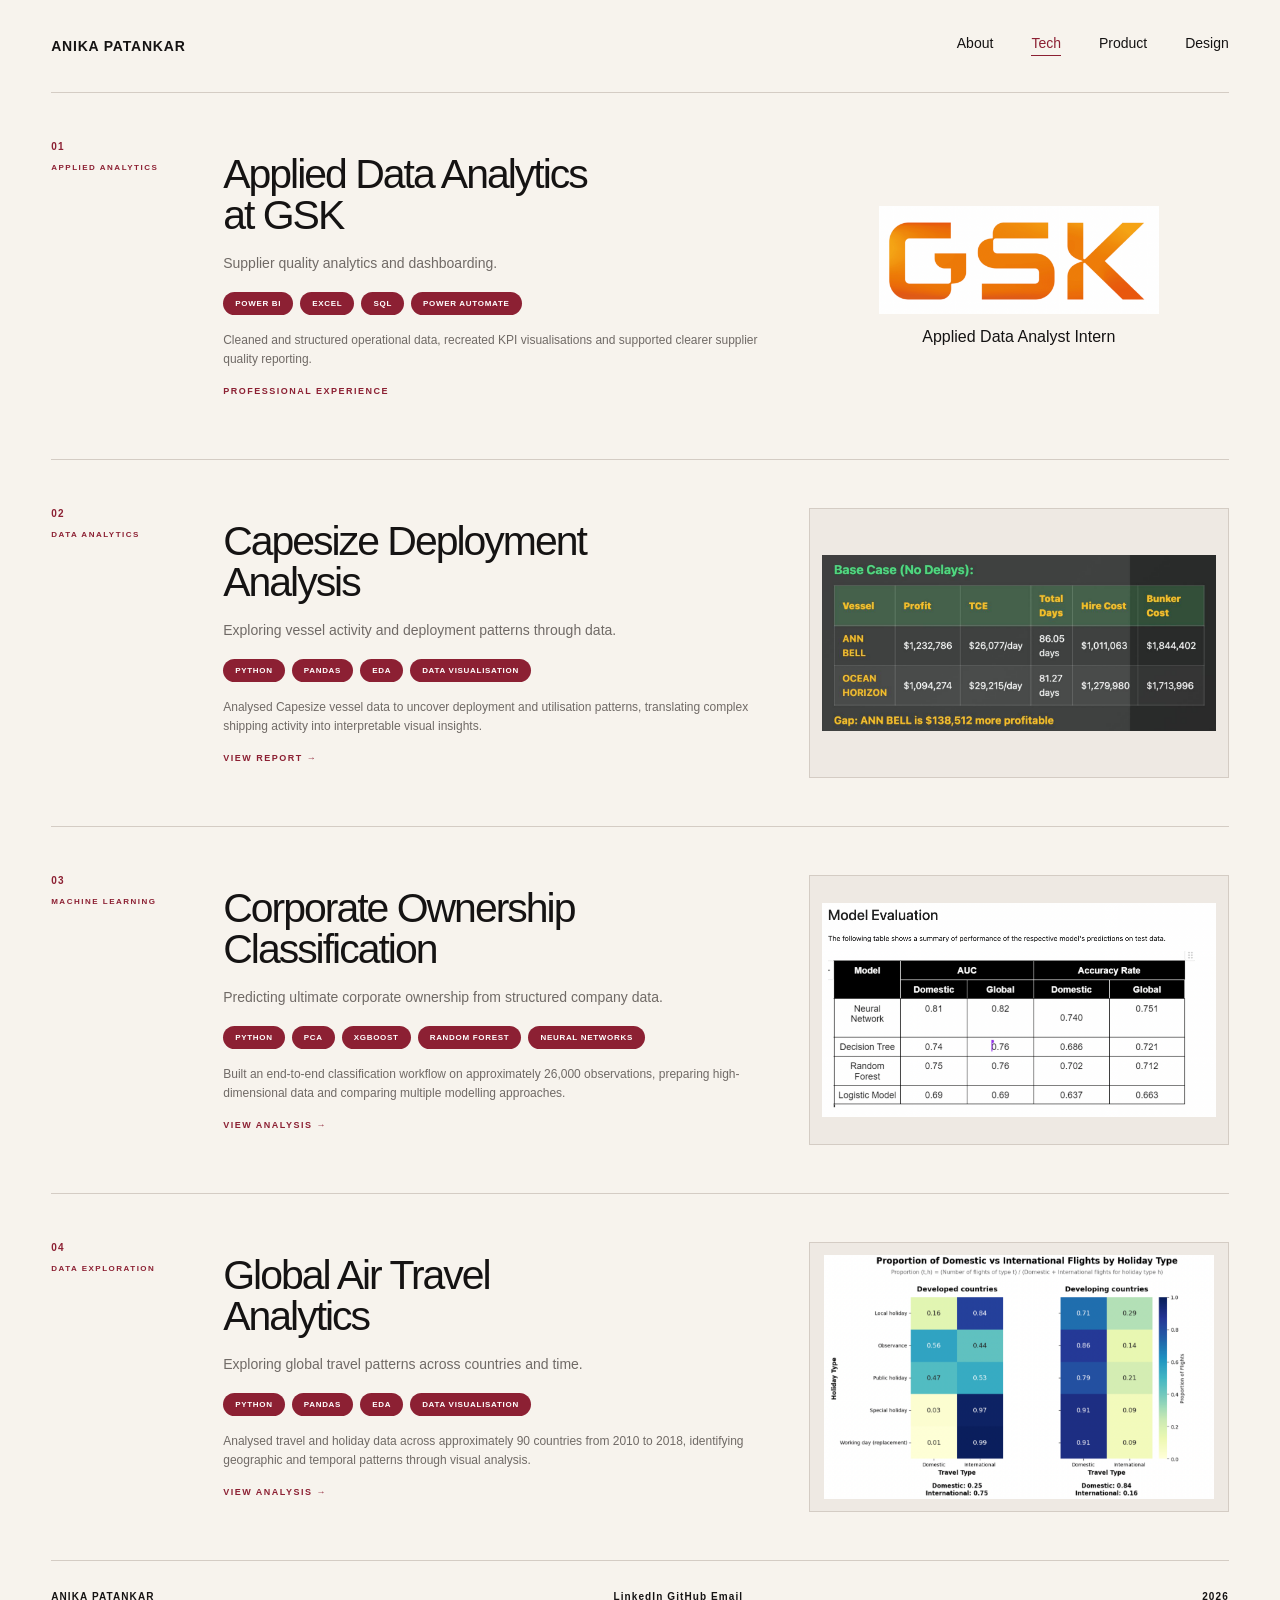
==== tech.html @ fd537422 "Initial portfolio website" ====
<!DOCTYPE html>
<html lang="en">

<head>
    <meta charset="UTF-8">
    <meta name="viewport" content="width=device-width, initial-scale=1.0">

    <title>Tech | Anika Patankar</title>

    <link rel="stylesheet" href="style.css">
</head>


<body>

    <!-- =========================================
         NAVIGATION
    ========================================== -->

    <nav class="navbar">

        <a href="index.html" class="logo">
            ANIKA PATANKAR
        </a>

        <div class="nav-links">

            <a href="index.html">
                About
            </a>

            <a href="tech.html" class="active">
                Tech
            </a>

            <a href="product.html">
                Product
            </a>

            <a href="design.html">
                Design
            </a>

        </div>

    </nav>



    <main class="tech-page">


        <!-- =========================================
             01 / GSK
        ========================================== -->

        <section class="tech-project">

            <div class="project-number">

                <span>01</span>

                <p>
                    APPLIED ANALYTICS
                </p>

            </div>


            <div class="project-content">

                <h2>
                    Applied Data Analytics
                    <br>
                    at GSK
                </h2>

                <p class="project-subtitle">
                    Supplier quality analytics and dashboarding.
                </p>

                <div class="project-tags">

                    <span>POWER BI</span>
                    <span>EXCEL</span>
                    <span>SQL</span>
                    <span>POWER AUTOMATE</span>

                </div>

                <p class="project-description">
                    Cleaned and structured operational data, recreated KPI
                    visualisations and supported clearer supplier quality reporting.
                </p>

                <span class="view-project muted-project-link">
                    PROFESSIONAL EXPERIENCE
                </span>

            </div>


            <!-- GSK LOGO -->

            <div class="project-preview gsk-preview">

                <img
                    src="images/gsk_logo.png"
                    alt="GSK logo"
                    class="gsk-logo"
                >

                <p class="preview-description">
                    Applied Data Analyst Intern
                </p>

            </div>

        </section>




        <!-- =========================================
             02 / CAPESIZE DEPLOYMENT
        ========================================== -->

        <section class="tech-project">

            <div class="project-number">

                <span>02</span>

                <p>
                    DATA ANALYTICS
                </p>

            </div>


            <div class="project-content">

                <h2>
                    Capesize Deployment
                    <br>
                    Analysis
                </h2>

                <p class="project-subtitle">
                    Exploring vessel activity and deployment patterns through data.
                </p>

                <div class="project-tags">

                    <span>PYTHON</span>
                    <span>PANDAS</span>
                    <span>EDA</span>
                    <span>DATA VISUALISATION</span>

                </div>

                <p class="project-description">
                    Analysed Capesize vessel data to uncover deployment and utilisation
                    patterns, translating complex shipping activity into interpretable
                    visual insights.
                </p>


                <div class="project-links">

                    <a
                        href="project/capesize.pdf"
                        class="view-project"
                        target="_blank"
                    >
                        VIEW REPORT →
                    </a>

                </div>

            </div>


            <!-- CAPESIZE IMAGE -->

            <a
                href="project/capesize.pdf"
                class="project-preview project-image"
                target="_blank"
            >

                <img
                    src="images/capesize_preview.png"
                    alt="Capesize deployment analysis preview"
                >

                <div class="image-overlay">

                    <div class="overlay-content">

                        <span>
                            CAPESIZE DEPLOYMENT
                        </span>

                        <strong>
                            VIEW REPORT ↗
                        </strong>

                    </div>

                </div>

            </a>

        </section>




        <!-- =========================================
             03 / CORPORATE OWNERSHIP
        ========================================== -->

        <section class="tech-project">

            <div class="project-number">

                <span>03</span>

                <p>
                    MACHINE LEARNING
                </p>

            </div>


            <div class="project-content">

                <h2>
                    Corporate Ownership
                    <br>
                    Classification
                </h2>

                <p class="project-subtitle">
                    Predicting ultimate corporate ownership from structured company data.
                </p>

                <div class="project-tags">

                    <span>PYTHON</span>
                    <span>PCA</span>
                    <span>XGBOOST</span>
                    <span>RANDOM FOREST</span>
                    <span>NEURAL NETWORKS</span>

                </div>

                <p class="project-description">
                    Built an end-to-end classification workflow on approximately
                    26,000 observations, preparing high-dimensional data and comparing
                    multiple modelling approaches.
                </p>


                <div class="project-links">

                    <a
                        href="project/CAT_B_083.html"
                        class="view-project"
                        target="_blank"
                    >
                        VIEW ANALYSIS →
                    </a>

                </div>

            </div>


            <!-- OWNERSHIP IMAGE -->

            <a
                href="project/CAT_B_083.html"
                class="project-preview project-image"
                target="_blank"
            >

                <img
                    src="images/ownership_preview.png"
                    alt="Corporate ownership classification results"
                >

                <div class="image-overlay">

                    <div class="overlay-content">

                        <span>
                            MACHINE LEARNING
                        </span>

                        <strong>
                            VIEW ANALYSIS ↗
                        </strong>

                    </div>

                </div>

            </a>

        </section>




        <!-- =========================================
             04 / GLOBAL TRAVEL
        ========================================== -->

        <section class="tech-project">

            <div class="project-number">

                <span>04</span>

                <p>
                    DATA EXPLORATION
                </p>

            </div>


            <div class="project-content">

                <h2>
                    Global Air Travel
                    <br>
                    Analytics
                </h2>

                <p class="project-subtitle">
                    Exploring global travel patterns across countries and time.
                </p>

                <div class="project-tags">

                    <span>PYTHON</span>
                    <span>PANDAS</span>
                    <span>EDA</span>
                    <span>DATA VISUALISATION</span>

                </div>

                <p class="project-description">
                    Analysed travel and holiday data across approximately 90 countries
                    from 2010 to 2018, identifying geographic and temporal patterns
                    through visual analysis.
                </p>


                <div class="project-links">

                    <a
                        href="project/DSA2101_project.html"
                        class="view-project"
                        target="_blank"
                    >
                        VIEW ANALYSIS →
                    </a>

                </div>

            </div>


            <!-- GLOBAL TRAVEL IMAGE -->

            <a
                href="project/DSA2101_project.html"
                class="project-preview project-image"
                target="_blank"
            >

                <img
                    src="images/travel_review.png"
                    alt="Global Air Travel Analytics visualisation"
                >

                <div class="image-overlay">

                    <div class="overlay-content">

                        <span>
                            GLOBAL TRAVEL
                        </span>

                        <strong>
                            VIEW ANALYSIS ↗
                        </strong>

                    </div>

                </div>

            </a>

        </section>


    </main>



    <!-- =========================================
         FOOTER
    ========================================== -->

    <footer class="footer">

        <p>
            ANIKA PATANKAR
        </p>


        <div>

            <!-- REPLACE # WITH YOUR REAL LINKS -->

            <a
                href="www.linkedin.com/in/anika-patankar"
                target="_blank"
            >
                LinkedIn
            </a>

            <a
                href="https://github.com/anika1010/anika1010.github.io"
                target="_blank"
            >
                GitHub
            </a>

            <a href="anika1553@gmail.com">
                Email
            </a>

        </div>


        <p>
            2026
        </p>

    </footer>


</body>

</html>
---- style.css ----
/* =========================================================
   GLOBAL
========================================================= */

:root {
    --cream: #f7f3ed;
    --black: #151313;
    --maroon: #8c2033;
    --maroon-dark: #721827;

    --grey: #706a66;
    --light-grey: #eee9e3;
    --line: #d4ccc4;
    --white: #ffffff;

    --page-width: 92%;
    --content-max: 1500px;
}

* {
    margin: 0;
    padding: 0;
    box-sizing: border-box;
}

html {
    scroll-behavior: smooth;
}

body {
    background: var(--cream);
    color: var(--black);

    font-family: Arial, Helvetica, sans-serif;
    -webkit-font-smoothing: antialiased;
}

body.modal-open {
    overflow: hidden;
}

img {
    display: block;
    max-width: 100%;
}

a {
    color: inherit;
    text-decoration: none;
}


/* =========================================================
   NAVIGATION
========================================================= */

.site-header,
.navbar {
    width: var(--page-width);
    max-width: var(--content-max);

    height: 92px;

    margin: 0 auto;

    display: flex;
    align-items: center;
    justify-content: space-between;

    border-bottom: 1px solid transparent;
}

.logo {
    color: var(--black);

    font-size: 14px;
    font-weight: 700;
    letter-spacing: 0.8px;
}

.site-header nav,
.nav-links {
    display: flex;
    align-items: center;

    gap: 38px;
}

.site-header nav a,
.nav-links a {
    position: relative;

    padding-bottom: 5px;

    color: var(--black);

    font-size: 14px;
}

.site-header nav a::after,
.nav-links a::after {
    content: "";

    position: absolute;

    left: 0;
    bottom: 0;

    width: 0;
    height: 1px;

    background: var(--maroon);

    transition: width 0.2s ease;
}

.site-header nav a:hover::after,
.site-header nav a.active::after,
.nav-links a:hover::after,
.nav-links a.active::after {
    width: 100%;
}

.site-header nav a.active,
.nav-links a.active {
    color: var(--maroon);
}


/* =========================================================
   SHARED PAGE WIDTH
========================================================= */

.hero,
.work-section,
.tech-page,
.product-page {
    width: var(--page-width);
    max-width: var(--content-max);

    margin: 0 auto;
}


/* =========================================================
   HOME HERO
========================================================= */

.hero {
    min-height: 78vh;

    padding: 80px 0 65px;

    display: flex;
    align-items: center;
}

.hero-content {
    width: 100%;
}

.eyebrow {
    margin-bottom: 24px;

    color: var(--maroon);

    font-size: 10px;
    font-weight: 700;
    letter-spacing: 2px;
}

.hero h1 {
    max-width: 1200px;

    font-size: clamp(60px, 7vw, 108px);
    line-height: 0.93;

    font-weight: 500;
    letter-spacing: -5px;
}

.hero h1 span,
.hero h1 em {
    color: var(--maroon);

    font-style: italic;
    font-weight: 500;
}

.description {
    max-width: 680px;

    margin-top: 34px;

    color: var(--grey);

    font-size: 16px;
    line-height: 1.7;
}

.scroll-note {
    margin-top: 40px;

    display: flex;
    align-items: center;

    gap: 12px;

    color: var(--maroon);

    font-size: 9px;
    font-weight: 700;
    letter-spacing: 1.8px;
}


/* =========================================================
   HOME WORK SECTIONS
========================================================= */

.work-section {
    padding: 85px 0;
}

.section-heading {
    display: flex;
    justify-content: space-between;

    padding-bottom: 14px;

    border-bottom: 1px solid var(--line);

    color: var(--maroon);

    font-size: 9px;
    font-weight: 700;
    letter-spacing: 1.8px;
}

.work-card {
    display: grid;

    grid-template-columns: 70px 1fr 40px;

    gap: 25px;

    align-items: center;

    padding: 36px 0;

    border-bottom: 1px solid var(--line);

    transition:
        padding 0.2s ease,
        background 0.2s ease;
}

.work-card:hover {
    padding-left: 12px;
    padding-right: 12px;

    background: rgba(140, 32, 51, 0.025);
}

.work-number,
.work-label {
    color: var(--maroon);

    font-size: 9px;
    font-weight: 700;
    letter-spacing: 1.5px;
}

.work-main h2 {
    margin-top: 10px;

    font-size: clamp(32px, 4vw, 56px);
    line-height: 1;

    font-weight: 500;
    letter-spacing: -2px;
}

.work-description {
    max-width: 620px;

    margin-top: 10px;

    color: var(--grey);

    font-size: 13px;
    line-height: 1.6;
}

.work-arrow {
    justify-self: end;

    color: var(--maroon);

    font-size: 22px;
}


/* =========================================================
   ABOUT STRIP
========================================================= */

.about-strip {
    padding: 75px 4%;

    display: grid;

    grid-template-columns: 220px 1fr;

    gap: 60px;

    background: var(--maroon);
    color: var(--cream);
}

.about-label {
    font-size: 9px;
    font-weight: 700;
    letter-spacing: 1.8px;
}

.about-content h2 {
    max-width: 850px;

    font-size: clamp(40px, 5vw, 68px);
    line-height: 0.98;

    font-weight: 500;
    letter-spacing: -3px;
}

.about-content p {
    max-width: 650px;

    margin-top: 25px;

    color: rgba(255, 255, 255, 0.78);

    font-size: 15px;
    line-height: 1.7;
}


/* =========================================================
   TECH PAGE
========================================================= */

.tech-project {
    display: grid;

    grid-template-columns:
        130px
        minmax(350px, 1fr)
        minmax(300px, 420px);

    gap: 42px;

    align-items: center;

    padding: 48px 0;

    border-top: 1px solid var(--line);
}

.tech-project:last-child {
    border-bottom: 1px solid var(--line);
}

.project-number {
    align-self: start;

    color: var(--maroon);
}

.project-number span {
    display: block;

    margin-bottom: 10px;

    font-size: 10px;
    font-weight: 700;
    letter-spacing: 1.3px;
}

.project-number p {
    font-size: 8px;
    font-weight: 700;

    letter-spacing: 1.5px;
    line-height: 1.4;
}

.project-content h2 {
    margin: 0;

    font-size: clamp(34px, 3.2vw, 50px);
    line-height: 1;

    font-weight: 500;
    letter-spacing: -2px;
}

.project-subtitle {
    margin-top: 17px;

    color: var(--grey);

    font-size: 14px;
    line-height: 1.5;
}

.project-tags {
    display: flex;
    flex-wrap: wrap;

    gap: 7px;

    margin-top: 18px;
}

.project-tags span {
    padding: 7px 12px;

    background: var(--maroon);
    color: var(--white);

    border-radius: 999px;

    font-size: 8px;
    font-weight: 700;
    letter-spacing: 0.7px;
}

.project-description {
    max-width: 600px;

    margin-top: 16px;

    color: var(--grey);

    font-size: 12px;
    line-height: 1.6;
}

.view-project {
    display: inline-block;

    margin-top: 16px;

    color: var(--maroon);

    font-size: 9px;
    font-weight: 700;
    letter-spacing: 1.5px;
}


/* =========================================================
   TECH PREVIEW
========================================================= */

.tech-project .project-preview {
    width: 100%;
    max-width: 420px;

    min-height: 0;

    justify-self: end;
}

.tech-project .project-preview.project-image {
    position: relative;

    width: 100%;
    height: 270px;

    padding: 12px;

    display: flex;
    align-items: center;
    justify-content: center;

    overflow: hidden;

    background: var(--light-grey);

    border: 1px solid var(--line);
}

.tech-project .project-image img {
    width: 100%;
    height: 100%;

    object-fit: contain;
    object-position: center;

    transition: transform 0.25s ease;
}

.tech-project .project-image:hover img {
    transform: scale(1.02);
}

.tech-project .image-overlay {
    position: absolute;

    inset: 0;

    display: flex;
    align-items: center;
    justify-content: center;

    background: rgba(140, 32, 51, 0);

    opacity: 0;

    transition:
        background 0.25s ease,
        opacity 0.25s ease;
}

.tech-project .project-image:hover .image-overlay {
    background: rgba(140, 32, 51, 0.9);

    opacity: 1;
}

.tech-project .overlay-content {
    max-width: 220px;

    padding: 20px;

    color: white;

    text-align: center;
}

.tech-project .overlay-content p {
    margin-bottom: 10px;

    font-size: 9px;
    font-weight: 700;
    letter-spacing: 1.3px;
}

.tech-project .overlay-content h3 {
    font-size: 18px;
    font-weight: 500;
    line-height: 1.15;
}

.tech-project .overlay-content span {
    display: block;

    margin-top: 12px;

    font-size: 18px;
}


/* =========================================================
   GSK PREVIEW
========================================================= */

.gsk-preview {
    height: 270px;

    display: flex;
    flex-direction: column;

    align-items: center;
    justify-content: center;

    gap: 14px;
}

.gsk-logo {
    width: 280px;
    max-width: 85%;

    height: auto;

    object-fit: contain;
}


/* =========================================================
   PRODUCT HERO
========================================================= */

.product-hero {
    padding: 58px 0 52px;

    border-bottom: 1px solid var(--line);
}

.product-hero h1 {
    max-width: 1200px;

    font-size: clamp(58px, 6.3vw, 94px);
    line-height: 0.93;

    font-weight: 500;
    letter-spacing: -4.5px;
}

.product-hero h1 em {
    display: block;

    color: var(--maroon);

    font-style: italic;
    font-weight: 500;
}

.product-hero-description {
    max-width: 720px;

    margin-top: 27px;

    color: var(--grey);

    font-size: 15px;
    line-height: 1.65;
}


/* =========================================================
   PRODUCT META
========================================================= */

.product-meta {
    display: grid;

    grid-template-columns: 0.75fr 1.25fr 1.1fr;

    gap: 38px;

    max-width: 1200px;

    margin-top: 38px;
    padding: 22px 0 6px;

    border-top: 1px solid var(--line);
}

.meta-heading {
    margin-bottom: 12px;

    color: var(--maroon);

    font-size: 9px;
    font-weight: 700;
    letter-spacing: 1.8px;

    text-transform: uppercase;
}

.meta-value {
    color: var(--grey);

    font-size: 13px;
    line-height: 1.45;
}


/* =========================================================
   PROCESS / TOOLS PILLS — MAROON ONLY
========================================================= */

.meta-pills,
.process-pills,
.tool-pills {
    display: flex;
    flex-wrap: wrap;

    gap: 9px;
}

.meta-pills span,
.process-pills span,
.tool-pills span {
    display: inline-flex;
    align-items: center;
    justify-content: center;

    min-height: 34px;

    padding: 0 17px;

    border: 1px solid var(--maroon);
    border-radius: 999px;

    background: transparent;
    color: var(--maroon);

    font-size: 9px;
    font-weight: 700;

    letter-spacing: 1.1px;
    text-transform: uppercase;

    transition:
        background 0.2s ease,
        color 0.2s ease,
        transform 0.2s ease;
}


/* if using class="active" */

.meta-pills span.active,
.process-pills span.active,
.tool-pills span.active {
    background: var(--maroon);
    color: var(--cream);
}

.meta-pills span:hover,
.process-pills span:hover,
.tool-pills span:hover {
    transform: translateY(-2px);

    background: var(--maroon);
    color: var(--cream);
}


/* If your current HTML does NOT have active classes,
   this gives alternating filled/outline pills */

.meta-pills span:nth-child(odd),
.process-pills span:nth-child(odd),
.tool-pills span:nth-child(odd) {
    background: var(--maroon);
    color: var(--cream);
}


/* =========================================================
   PRODUCT SECTIONS
========================================================= */

.product-section {
    display: grid;

    grid-template-columns: 135px minmax(0, 1fr);

    gap: 45px;

    padding: 46px 0;

    border-bottom: 1px solid var(--line);
}

.section-label {
    align-self: start;

    padding-top: 4px;
}

.section-label span {
    display: block;

    margin-bottom: 8px;

    color: var(--maroon);

    font-size: 9px;
    font-weight: 700;
    letter-spacing: 1.4px;
}

.section-label p {
    color: var(--maroon);

    font-size: 7px;
    font-weight: 700;

    letter-spacing: 1.8px;
    line-height: 1.4;

    text-transform: uppercase;
}

.section-content {
    min-width: 0;

    max-width: 1120px;
}


/* =========================================================
   PRODUCT 01–08 TITLES
   SAME SCALE AS TECH TITLES
========================================================= */

.product-section-title,
.findings-title,
.prototype-title,
.section-content > h2 {
    max-width: 1000px;

    margin: 0;

    font-size: clamp(34px, 3.2vw, 50px);
    line-height: 1.03;

    font-weight: 400;
    letter-spacing: -2px;
}

.product-section-title em,
.findings-title em,
.prototype-title em,
.section-content > h2 em {
    color: var(--maroon);

    font-style: italic;
    font-weight: 400;
}

.section-lead,
.prototype-intro {
    max-width: 760px;

    margin-top: 18px;

    color: var(--grey);

    font-size: 13px;
    line-height: 1.65;
}


/* =========================================================
   PRODUCT — PROBLEM
========================================================= */

.problem-grid {
    display: grid;

    grid-template-columns: repeat(2, minmax(0, 1fr));

    gap: 40px;

    max-width: 980px;

    margin-top: 26px;
}

.problem-grid p {
    padding-top: 13px;

    border-top: 1px solid var(--line);

    color: var(--grey);

    font-size: 13px;
    line-height: 1.65;
}


/* =========================================================
   PRODUCT — HYPOTHESES
========================================================= */

.hypothesis-grid {
    display: grid;

    grid-template-columns: repeat(2, minmax(0, 1fr));

    gap: 16px;

    margin-top: 26px;
}

.hypothesis-card {
    display: block;

    min-height: 175px;

    padding: 22px 24px;

    border: 1px solid var(--line);

    background: rgba(140, 32, 51, 0.018);

    transition:
        transform 0.25s ease,
        border-color 0.25s ease,
        background 0.25s ease;
}

.hypothesis-card > span {
    display: block;

    margin-bottom: 30px;

    color: var(--maroon);

    font-size: 9px;
    font-weight: 700;
}

.hypothesis-card h3 {
    margin: 0 0 8px;

    font-size: 19px;
    font-weight: 500;

    line-height: 1.15;
}

.hypothesis-card p {
    max-width: 470px;

    margin: 0;

    color: var(--grey);

    font-size: 12px;
    line-height: 1.55;
}

@media (hover: hover) {

    .hypothesis-card:hover {
        transform: translateY(-4px);

        border-color: var(--maroon);

        background: rgba(140, 32, 51, 0.035);
    }
}


/* =========================================================
   PRODUCT — RESEARCH / INTERVIEWS
========================================================= */

.research-grid {
    display: grid;

    grid-template-columns: repeat(2, minmax(0, 1fr));

    gap: 0 50px;

    margin-top: 30px;

    border-top: 1px solid var(--line);
}

.research-block {
    display: grid;

    grid-template-columns: 36px 1fr;

    column-gap: 16px;

    padding: 23px 0;

    border-bottom: 1px solid var(--line);
}

.research-number {
    grid-row: 1 / 5;

    color: var(--maroon);

    font-size: 9px;
    font-weight: 700;
}

.research-label {
    margin-bottom: 9px;

    color: var(--maroon);

    font-size: 8px;
    font-weight: 700;

    letter-spacing: 1.6px;
    text-transform: uppercase;
}

.research-block h3 {
    max-width: 460px;

    margin: 0 0 8px;

    font-size: 18px;
    font-weight: 500;

    line-height: 1.25;
}

.research-block > p:last-child {
    max-width: 500px;

    color: var(--grey);

    font-size: 12px;
    line-height: 1.6;
}


/* =========================================================
   PRODUCT — FINDINGS
========================================================= */

.finding-list {
    margin-top: 24px;

    border-top: 1px solid var(--line);
}

.finding-row {
    display: grid;

    grid-template-columns:
        34px
        minmax(0, 1.1fr)
        minmax(280px, 0.85fr);

    gap: 24px;

    padding: 20px 0;

    border-bottom: 1px solid var(--line);
}

.finding-number {
    color: var(--maroon);

    font-size: 9px;
    font-weight: 700;
}

.finding-row h3 {
    margin: 0 0 7px;

    font-size: 18px;
    font-weight: 500;

    line-height: 1.2;
}

.finding-row div p {
    color: var(--grey);

    font-size: 12px;
    line-height: 1.55;
}

.finding-insight {
    padding: 16px 18px;

    background: var(--maroon);
    color: var(--white) !important;

    font-size: 11px;
    line-height: 1.55;
}

.finding-row:nth-child(even) .finding-insight {
    background: transparent;

    border: 1px solid var(--maroon);

    color: var(--maroon) !important;
}


/* =========================================================
   PRODUCT — DIRECTION
========================================================= */

.direction-flow {
    display: grid;

    grid-template-columns:
        1fr
        32px
        1fr
        32px
        1fr;

    gap: 16px;

    align-items: end;

    max-width: 970px;

    margin-top: 32px;
    padding-top: 20px;

    border-top: 1px solid var(--line);
}

.direction-item > span {
    display: block;

    margin-bottom: 18px;

    color: var(--maroon);

    font-size: 8px;
    font-weight: 700;
}

.direction-item h3 {
    font-size: 22px;
    font-weight: 400;

    line-height: 1.08;
}

.direction-item p {
    max-width: 270px;

    margin-top: 8px;

    color: var(--grey);

    font-size: 11px;
    line-height: 1.55;
}

.direction-arrow {
    color: var(--maroon);

    font-size: 20px;
}


/* =========================================================
   PRODUCT — PROTOTYPE
   3 NARROWER / TALLER CARDS
========================================================= */

.prototype-section .section-content {
    max-width: none;
}

.prototype-gallery {
    display: grid;

    grid-template-columns: repeat(3, minmax(0, 1fr));

    gap: 28px;

    width: 100%;
    max-width: 1180px;

    margin-top: 32px;
}

.prototype-card {
    width: 100%;
    min-width: 0;

    margin: 0;
}

.prototype-image {
    position: relative;

    width: 100%;

    aspect-ratio: 4 / 5;

    overflow: hidden;

    background: var(--light-grey);

    border: 1px solid var(--line);

    cursor: zoom-in;

    transition: border-color 0.25s ease;
}

.prototype-image img {
    width: 100%;
    height: 100%;

    object-fit: contain;
    object-position: center;

    transition: transform 0.35s ease;
}

@media (hover: hover) {

    .prototype-image:hover {
        border-color: var(--maroon);
    }

    .prototype-image:hover img {
        transform: scale(1.04);
    }
}

.prototype-card figcaption {
    display: grid;

    grid-template-columns: 28px minmax(0, 1fr);

    gap: 10px;

    padding-top: 14px;
}

.prototype-card figcaption > span {
    padding-top: 2px;

    color: var(--maroon);

    font-size: 8px;
    font-weight: 700;
}

.prototype-card h3 {
    margin: 0 0 7px;

    font-size: 19px;
    font-weight: 500;

    line-height: 1.1;
}

.prototype-card p {
    max-width: 300px;

    margin: 0;

    color: var(--grey);

    font-size: 11px;
    line-height: 1.55;
}


/* =========================================================
   PROTOTYPE LIGHTBOX
========================================================= */

.prototype-lightbox {
    position: fixed;

    inset: 0;

    z-index: 9999;

    display: none;

    align-items: center;
    justify-content: center;

    padding: 30px;

    background: rgba(18, 15, 14, 0.92);
}

.prototype-lightbox.is-open {
    display: flex;
}

.prototype-lightbox-inner {
    position: relative;

    width: min(94vw, 1450px);
    max-height: 92vh;

    display: flex;
    align-items: center;
    justify-content: center;
}

.prototype-lightbox img {
    max-width: 100%;
    max-height: 88vh;

    width: auto;
    height: auto;

    object-fit: contain;

    background: var(--cream);
}

.prototype-lightbox-close {
    position: absolute;

    top: -18px;
    right: -18px;

    width: 42px;
    height: 42px;

    display: flex;
    align-items: center;
    justify-content: center;

    border: none;
    border-radius: 50%;

    background: var(--cream);
    color: var(--maroon);

    font-size: 24px;

    cursor: pointer;
}


/* =========================================================
   PRODUCT — VALIDATION
========================================================= */

.test-grid {
    display: grid;

    grid-template-columns: repeat(3, minmax(0, 1fr));

    gap: 28px;

    margin-top: 30px;
}

.test-grid article {
    padding-top: 15px;

    border-top: 1px solid var(--maroon);
}

.test-grid h3 {
    margin: 0 0 8px;

    font-size: 18px;
    font-weight: 500;

    line-height: 1.2;
}

.test-grid article > p:last-child {
    color: var(--grey);

    font-size: 11px;
    line-height: 1.55;
}


/* =========================================================
   PRODUCT — ITERATION
========================================================= */

.iteration-list {
    margin-top: 28px;

    border-top: 1px solid var(--line);
}

.iteration-row {
    display: grid;

    grid-template-columns: 40px 1fr;

    gap: 18px;

    padding: 16px 0;

    border-bottom: 1px solid var(--line);
}

.iteration-row > span {
    color: var(--maroon);

    font-size: 8px;
    font-weight: 700;
}

.iteration-row h3 {
    font-size: 17px;
    font-weight: 500;
}

.iteration-row p {
    max-width: 700px;

    margin-top: 5px;

    color: var(--grey);

    font-size: 11px;
    line-height: 1.55;
}


/* =========================================================
   DESIGN PAGE
========================================================= */

.design-page {
    width: 100%;
}


/* =========================================================
   DESIGN HERO
========================================================= */

.design-hero {
    width: var(--page-width);
    max-width: var(--content-max);

    margin: 0 auto;

    padding: 58px 0 48px;

    border-bottom: 1px solid var(--line);
}

.design-hero h1 {
    max-width: 1000px;

    font-size: clamp(46px, 5vw, 76px);
    line-height: 0.97;

    font-weight: 400;
    letter-spacing: -3.5px;
}

.design-hero h1 em {
    color: var(--maroon);

    font-style: italic;
    font-weight: 400;
}

.design-hero-copy {
    max-width: 650px;

    margin-top: 24px;

    color: var(--grey);

    font-size: 14px;
    line-height: 1.65;
}


/* =========================================================
   COFFEEHOUSE SECTION
========================================================= */

.coffeehouse-section {
    width: var(--page-width);
    max-width: var(--content-max);

    margin: 0 auto;

    padding: 45px 0 75px;
}

.coffeehouse-header {
    display: grid;

    grid-template-columns: 190px 1fr;

    gap: 40px;

    margin-bottom: 40px;
}

.coffeehouse-label {
    padding-top: 5px;

    color: var(--maroon);
}

.coffeehouse-label span {
    display: block;

    margin-bottom: 10px;

    font-size: 9px;
    font-weight: 700;
}

.coffeehouse-label p {
    color: var(--grey);

    font-size: 8px;
    font-weight: 700;

    letter-spacing: 1.8px;

    white-space: nowrap;
}

.coffeehouse-header h2 {
    max-width: 1000px;

    font-size: clamp(34px, 3.2vw, 50px);
    line-height: 1.02;

    font-weight: 400;
    letter-spacing: -2px;
}

.coffeehouse-header h2 em {
    color: var(--maroon);

    font-style: italic;
    font-weight: 400;
}

.coffeehouse-header > div:last-child > p {
    max-width: 680px;

    margin-top: 16px;

    color: var(--grey);

    font-size: 13px;
    line-height: 1.6;
}


/* =========================================================
   DESIGN GRID
========================================================= */

.design-grid {
    display: grid;

    grid-template-columns: repeat(2, minmax(0, 1fr));

    column-gap: 36px;
    row-gap: 48px;

    width: 100%;
}

.design-item,
.design-card {
    width: 100%;
    min-width: 0;

    margin: 0;
}


/* =========================================================
   DESIGN MEDIA
========================================================= */

.design-media {
    width: 100%;
    height: 340px;

    display: flex;
    align-items: center;
    justify-content: center;

    overflow: hidden;

    background: var(--light-grey);

    border: 1px solid var(--line);

    cursor: zoom-in;

    transition: border-color 0.2s ease;
}

.design-media img,
.design-media video {
    width: 100%;
    height: 100%;

    display: block;

    object-fit: contain;
    object-position: center;
}

.design-media img {
    transition: transform 0.3s ease;
}

@media (hover: hover) {

    .design-media:hover {
        border-color: var(--maroon);
    }

    .design-media:hover img {
        transform: scale(1.02);
    }
}

.design-media::after {
    display: none;
}


/* =========================================================
   DESIGN CAPTION
========================================================= */

.design-caption,
.design-card figcaption {
    display: grid;

    grid-template-columns: 32px minmax(0, 1fr);

    gap: 12px;

    margin-top: 14px;
    padding: 0;
}

.design-number,
.design-caption .design-number {
    padding-top: 2px;

    color: var(--maroon);

    font-size: 9px;
    line-height: 1;

    font-weight: 700;
    letter-spacing: 0.08em;
}

.design-type,
.design-category {
    display: block;

    margin: 0 0 6px;

    color: var(--grey);

    font-size: 9px;
    line-height: 1;

    font-weight: 700;
    letter-spacing: 0.17em;

    text-transform: uppercase;
}

.design-caption h2,
.design-card h3 {
    margin: 0 !important;
    padding: 0 !important;

    color: var(--black);

    font-size: 22px !important;
    line-height: 1.1 !important;

    font-weight: 500 !important;
    letter-spacing: -0.025em !important;
}

.design-caption > div,
.design-card figcaption > div {
    margin: 0;
    padding: 0;
}


/* =========================================================
   FOOTER
========================================================= */

footer,
.site-footer {
    width: var(--page-width);
    max-width: var(--content-max);

    margin: 0 auto;

    padding: 30px 0 36px;

    display: flex;
    align-items: center;
    justify-content: space-between;

    gap: 28px;

    font-size: 10px;
    font-weight: 600;
    letter-spacing: 1.1px;
}

.footer-links {
    display: flex;

    gap: 24px;
}

footer a:hover,
.site-footer a:hover {
    color: var(--maroon);
}


/* =========================================================
   TABLET
========================================================= */

@media (max-width: 1050px) {

    .tech-project {
        grid-template-columns: 100px 1fr;
    }

    .tech-project .project-preview {
        grid-column: 2;

        justify-self: start;

        max-width: 520px;
    }

    .product-section {
        grid-template-columns: 100px 1fr;

        gap: 32px;
    }

    .prototype-gallery {
        grid-template-columns: repeat(2, 1fr);
    }

    .coffeehouse-header {
        grid-template-columns: 150px 1fr;
    }

    .design-media {
        height: 320px;
    }
}


/* =========================================================
   MOBILE
========================================================= */

@media (max-width: 720px) {

    :root {
        --page-width: 88%;
    }

    .site-header,
    .navbar {
        height: 76px;
    }

    .logo {
        font-size: 11px;
    }

    .site-header nav,
    .nav-links {
        gap: 14px;
    }

    .site-header nav a,
    .nav-links a {
        font-size: 10px;
    }


    /* HOME */

    .hero {
        min-height: auto;

        padding: 55px 0;
    }

    .hero h1 {
        font-size: 52px;

        letter-spacing: -3px;
    }

    .work-card {
        grid-template-columns: 35px 1fr;
    }

    .work-arrow {
        display: none;
    }

    .about-strip {
        grid-template-columns: 1fr;

        gap: 28px;

        padding: 55px 6%;
    }


    /* TECH */

    .tech-project {
        grid-template-columns: 1fr;

        gap: 22px;

        padding: 38px 0;
    }

    .tech-project .project-preview {
        grid-column: 1;

        max-width: 100%;
    }

    .project-content h2 {
        font-size: 36px;
    }


    /* PRODUCT */

    .product-hero h1 {
        font-size: 50px;

        letter-spacing: -3px;
    }

    .product-meta {
        grid-template-columns: 1fr;

        gap: 20px;
    }

    .product-section {
        grid-template-columns: 1fr;

        gap: 20px;

        padding: 38px 0;
    }

    .product-section-title,
    .findings-title,
    .prototype-title,
    .section-content > h2 {
        font-size: 34px;

        letter-spacing: -1.5px;
    }

    .problem-grid,
    .hypothesis-grid,
    .research-grid,
    .test-grid {
        grid-template-columns: 1fr;
    }

    .finding-row {
        grid-template-columns: 1fr;

        gap: 12px;
    }

    .finding-insight {
        margin-top: 4px;
    }

    .direction-flow {
        grid-template-columns: 1fr;

        gap: 12px;
    }

    .direction-arrow {
        transform: rotate(90deg);

        justify-self: start;
    }

    .prototype-gallery {
        grid-template-columns: 1fr;
    }


    /* DESIGN */

    .design-hero h1 {
        font-size: 44px;

        letter-spacing: -2.5px;
    }

    .coffeehouse-header {
        grid-template-columns: 1fr;

        gap: 18px;
    }

    .coffeehouse-label p {
        white-space: normal;
    }

    .design-grid {
        grid-template-columns: 1fr;

        row-gap: 38px;
    }

    .design-media {
        height: 360px;
    }


    /* FOOTER */

    footer,
    .site-footer {
        flex-direction: column;

        align-items: flex-start;

        gap: 18px;
    }
}
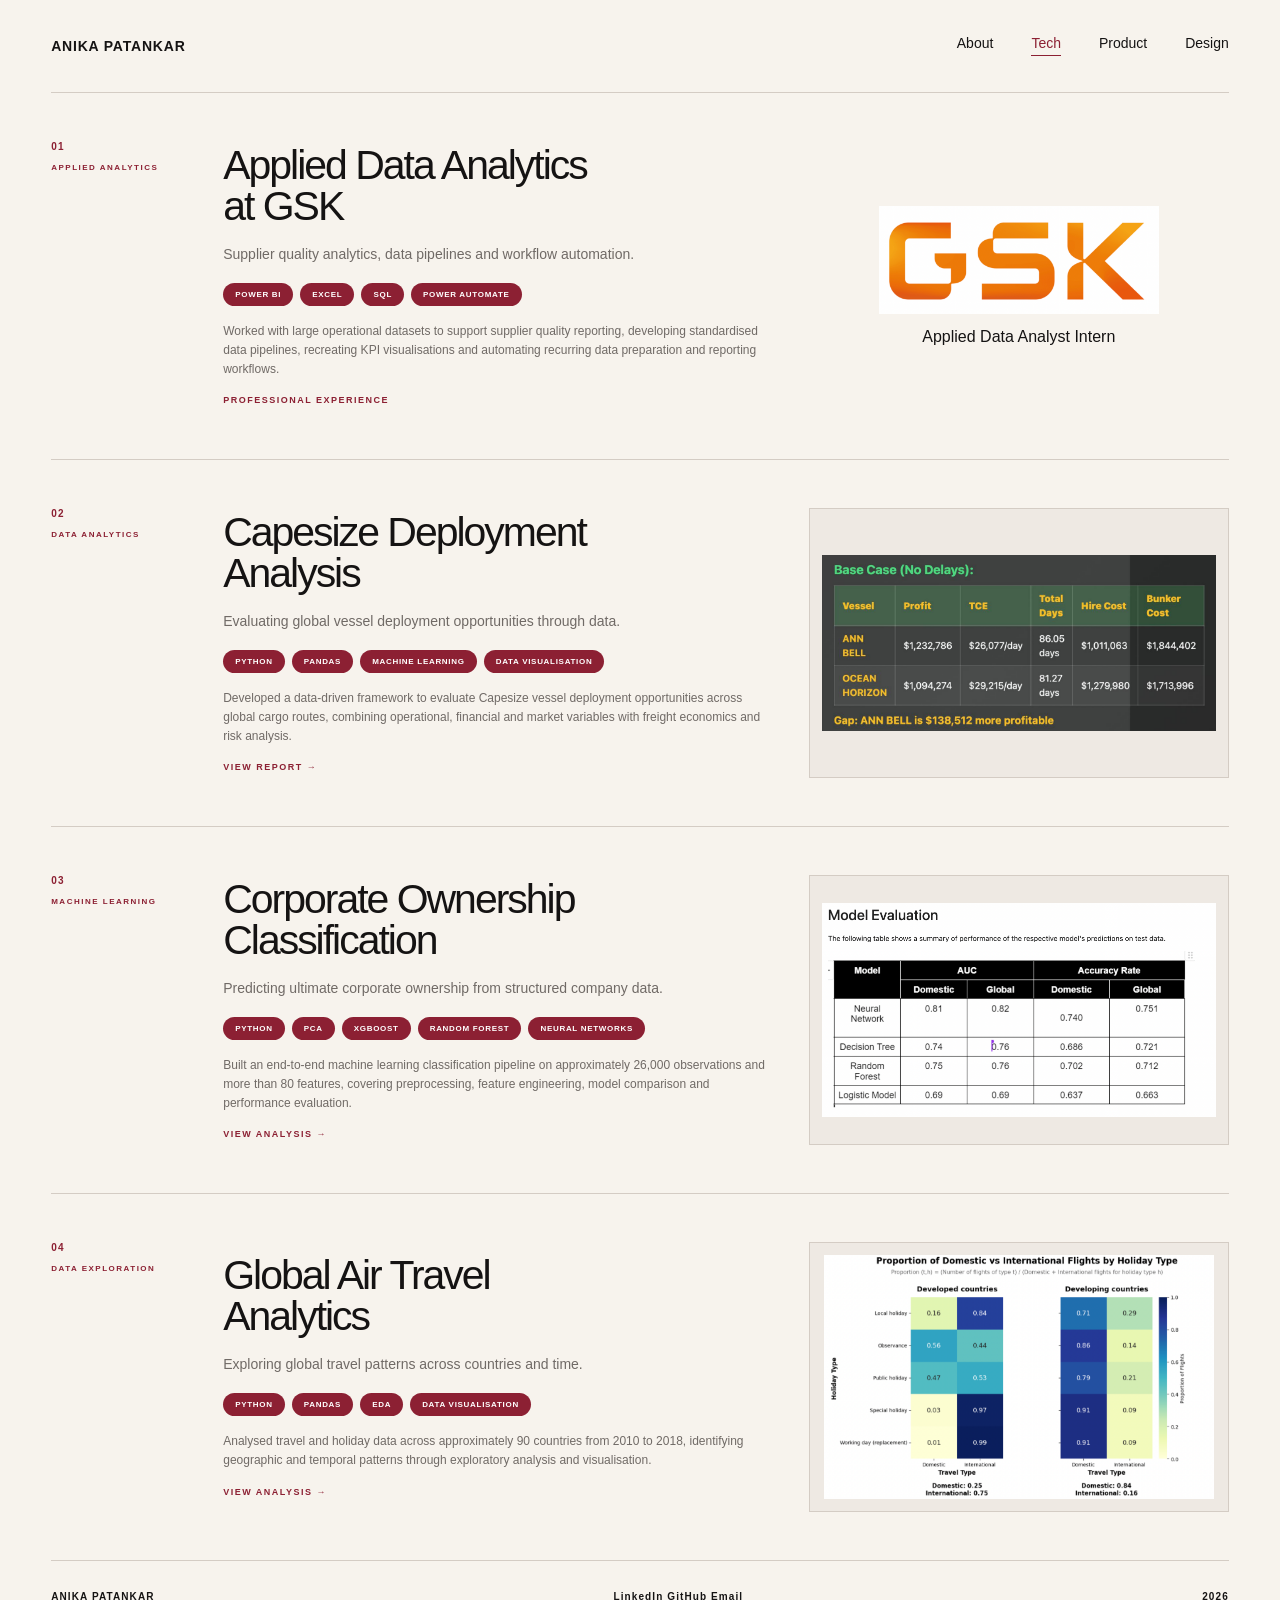
==== commit f377bed5: "Update tech portfolio and Capesize project" ====
--- a/tech.html
+++ b/tech.html
@@ -76,7 +76,7 @@
                 </h2>
 
                 <p class="project-subtitle">
-                    Supplier quality analytics and dashboarding.
+                    Supplier quality analytics, data pipelines and workflow automation.
                 </p>
 
                 <div class="project-tags">
@@ -89,8 +89,9 @@
                 </div>
 
                 <p class="project-description">
-                    Cleaned and structured operational data, recreated KPI
-                    visualisations and supported clearer supplier quality reporting.
+                    Worked with large operational datasets to support supplier quality reporting,
+                    developing standardised data pipelines, recreating KPI visualisations and
+                    automating recurring data preparation and reporting workflows.
                 </p>
 
                 <span class="view-project muted-project-link">
@@ -147,31 +148,32 @@
                 </h2>
 
                 <p class="project-subtitle">
-                    Exploring vessel activity and deployment patterns through data.
+                    Evaluating global vessel deployment opportunities through data.
                 </p>
 
                 <div class="project-tags">
 
                     <span>PYTHON</span>
                     <span>PANDAS</span>
-                    <span>EDA</span>
+                    <span>MACHINE LEARNING</span>
                     <span>DATA VISUALISATION</span>
 
                 </div>
 
                 <p class="project-description">
-                    Analysed Capesize vessel data to uncover deployment and utilisation
-                    patterns, translating complex shipping activity into interpretable
-                    visual insights.
+                    Developed a data-driven framework to evaluate Capesize vessel deployment
+                    opportunities across global cargo routes, combining operational, financial
+                    and market variables with freight economics and risk analysis.
                 </p>
 
 
                 <div class="project-links">
 
                     <a
-                        href="project/capesize.pdf"
+                        href="project/capesize%20(1).pdf"
                         class="view-project"
                         target="_blank"
+                        rel="noopener noreferrer"
                     >
                         VIEW REPORT →
                     </a>
@@ -184,9 +186,10 @@
             <!-- CAPESIZE IMAGE -->
 
             <a
-                href="project/capesize.pdf"
+                href="project/capesize%20(1).pdf"
                 class="project-preview project-image"
                 target="_blank"
+                rel="noopener noreferrer"
             >
 
                 <img
@@ -257,9 +260,9 @@
                 </div>
 
                 <p class="project-description">
-                    Built an end-to-end classification workflow on approximately
-                    26,000 observations, preparing high-dimensional data and comparing
-                    multiple modelling approaches.
+                    Built an end-to-end machine learning classification pipeline on approximately
+                    26,000 observations and more than 80 features, covering preprocessing,
+                    feature engineering, model comparison and performance evaluation.
                 </p>
 
 
@@ -269,6 +272,7 @@
                         href="project/CAT_B_083.html"
                         class="view-project"
                         target="_blank"
+                        rel="noopener noreferrer"
                     >
                         VIEW ANALYSIS →
                     </a>
@@ -284,6 +288,7 @@
                 href="project/CAT_B_083.html"
                 class="project-preview project-image"
                 target="_blank"
+                rel="noopener noreferrer"
             >
 
                 <img
@@ -355,7 +360,7 @@
                 <p class="project-description">
                     Analysed travel and holiday data across approximately 90 countries
                     from 2010 to 2018, identifying geographic and temporal patterns
-                    through visual analysis.
+                    through exploratory analysis and visualisation.
                 </p>
 
 
@@ -365,6 +370,7 @@
                         href="project/DSA2101_project.html"
                         class="view-project"
                         target="_blank"
+                        rel="noopener noreferrer"
                     >
                         VIEW ANALYSIS →
                     </a>
@@ -380,6 +386,7 @@
                 href="project/DSA2101_project.html"
                 class="project-preview project-image"
                 target="_blank"
+                rel="noopener noreferrer"
             >
 
                 <img
@@ -425,11 +432,10 @@
 
         <div>
 
-            <!-- REPLACE # WITH YOUR REAL LINKS -->
-
             <a
-                href="www.linkedin.com/in/anika-patankar"
+                href="https://www.linkedin.com/in/anika-patankar"
                 target="_blank"
+                rel="noopener noreferrer"
             >
                 LinkedIn
             </a>
@@ -437,11 +443,12 @@
             <a
                 href="https://github.com/anika1010/anika1010.github.io"
                 target="_blank"
+                rel="noopener noreferrer"
             >
                 GitHub
             </a>
 
-            <a href="anika1553@gmail.com">
+            <a href="mailto:anika1553@gmail.com">
                 Email
             </a>
 
@@ -457,4 +464,4 @@
 
 </body>
 
-</html>
+</html>
